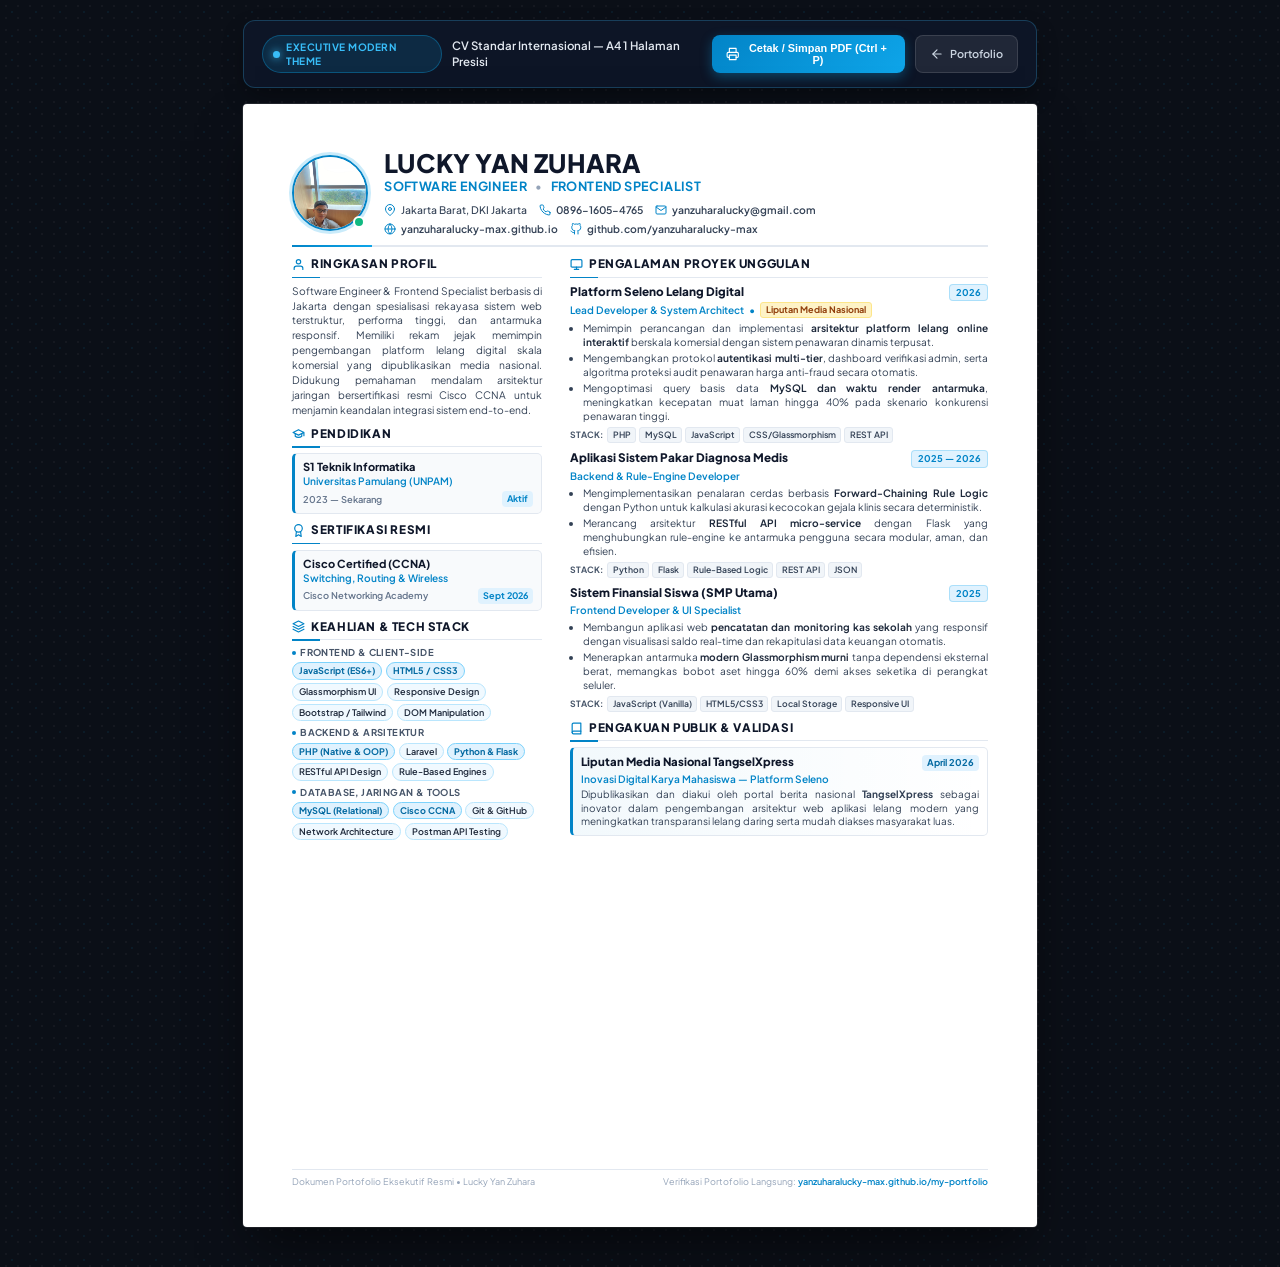
==== cv.html @ 40adb357 "Update berkas CV resmi profesional standar industri" ====
<!DOCTYPE html>
<html lang="id">

<head>
    <meta charset="UTF-8">
    <meta name="viewport" content="width=device-width, initial-scale=1.0">
    <title>CV — Lucky Yan Zuhara | Software Engineer & Frontend Specialist</title>
    <meta name="description"
        content="Curriculum Vitae Profesional Lucky Yan Zuhara — Software Engineer & Frontend Specialist. Berstandar Internasional A4 Single Page.">
    <link rel="icon" href="favicon.png">

    <!-- Google Fonts: Plus Jakarta Sans -->
    <link rel="preconnect" href="https://fonts.googleapis.com">
    <link rel="preconnect" href="https://fonts.gstatic.com" crossorigin>
    <link
        href="https://fonts.googleapis.com/css2?family=Plus+Jakarta+Sans:ital,wght@0,400;0,500;0,600;0,700;0,800;1,400;1,600&display=swap"
        rel="stylesheet">

    <style>
        /* ==========================================================================
           RESET & CORE SETUP
           ========================================================================== */
        *,
        *::before,
        *::after {
            box-sizing: border-box;
            margin: 0;
            padding: 0;
        }

        :root {
            /* Portfolio Synced Theme Tokens */
            --color-deep-slate: #0f172a;
            --color-slate-800: #1e293b;
            --color-slate-700: #334155;
            --color-slate-600: #475569;
            --color-slate-500: #64748b;
            --color-slate-400: #94a3b8;
            --color-slate-200: #e2e8f0;
            --color-slate-100: #f1f5f9;
            --color-slate-50: #f8fafc;

            --color-cyan-tech: #0284c7;
            --color-cyan-glow: #0ea5e9;
            --color-cyan-light: #e0f2fe;
            --color-cyan-badge: #f0f9ff;
            --color-cyan-border: #bae6fd;

            --font-main: 'Plus Jakarta Sans', system-ui, -apple-system, sans-serif;
        }

        html {
            font-size: 14px;
            -webkit-print-color-adjust: exact;
            print-color-adjust: exact;
        }

        body {
            font-family: var(--font-main);
            color: var(--color-slate-700);
            background-color: #0b0f19;
            line-height: 1.4;
            margin: 0;
            padding: 0;
        }

        /* ==========================================================================
           SCREEN PREVIEW UI (Non-Printable Toolbar & Canvas Backdrop)
           ========================================================================== */
        @media screen {
            body {
                background-color: #0b0f17;
                background-image:
                    radial-gradient(rgba(14, 165, 233, 0.08) 1px, transparent 1px),
                    radial-gradient(rgba(255, 255, 255, 0.04) 1px, transparent 1px);
                background-size: 24px 24px, 12px 12px;
                min-height: 100vh;
                display: flex;
                flex-direction: column;
                align-items: center;
                padding-bottom: 40px;
            }

            .screen-toolbar {
                width: 100%;
                max-width: 210mm;
                display: flex;
                justify-content: space-between;
                align-items: center;
                padding: 14px 18px;
                margin: 20px auto 16px;
                background: rgba(15, 23, 42, 0.85);
                backdrop-filter: blur(12px);
                -webkit-backdrop-filter: blur(12px);
                border: 1px solid rgba(56, 189, 248, 0.25);
                border-radius: 12px;
                box-shadow: 0 10px 25px -5px rgba(0, 0, 0, 0.4);
                color: #f8fafc;
                font-size: 0.85rem;
            }

            .toolbar-left {
                display: flex;
                align-items: center;
                gap: 10px;
            }

            .badge-live-status {
                display: inline-flex;
                align-items: center;
                gap: 6px;
                padding: 4px 10px;
                border-radius: 9999px;
                background: rgba(14, 165, 233, 0.15);
                border: 1px solid rgba(14, 165, 233, 0.35);
                color: #38bdf8;
                font-size: 0.72rem;
                font-weight: 700;
                letter-spacing: 0.5px;
                text-transform: uppercase;
            }

            .badge-live-status::before {
                content: "";
                width: 7px;
                height: 7px;
                border-radius: 50%;
                background-color: #38bdf8;
                box-shadow: 0 0 8px #38bdf8;
                animation: pulseGlow 2s infinite ease-in-out;
            }

            @keyframes pulseGlow {

                0%,
                100% {
                    opacity: 1;
                    transform: scale(1);
                }

                50% {
                    opacity: 0.4;
                    transform: scale(0.85);
                }
            }

            .toolbar-title {
                font-weight: 600;
                color: #e2e8f0;
                font-size: 0.82rem;
            }

            .toolbar-actions {
                display: flex;
                gap: 10px;
            }

            .btn-action {
                display: inline-flex;
                align-items: center;
                gap: 6px;
                padding: 7px 14px;
                border-radius: 8px;
                font-size: 0.78rem;
                font-weight: 600;
                text-decoration: none;
                cursor: pointer;
                transition: all 0.2s ease;
                border: none;
            }

            .btn-print {
                background: linear-gradient(135deg, #0284c7, #0ea5e9);
                color: #ffffff;
                box-shadow: 0 4px 12px rgba(14, 165, 233, 0.35);
            }

            .btn-print:hover {
                background: linear-gradient(135deg, #0369a1, #0284c7);
                transform: translateY(-1px);
                box-shadow: 0 6px 16px rgba(14, 165, 233, 0.45);
            }

            .btn-back {
                background: rgba(255, 255, 255, 0.08);
                color: #cbd5e1;
                border: 1px solid rgba(255, 255, 255, 0.12);
            }

            .btn-back:hover {
                background: rgba(255, 255, 255, 0.15);
                color: #ffffff;
            }

            /* Container A4 di Layar */
            .cv-page {
                width: 210mm;
                height: 297mm;
                max-height: 297mm;
                background: #ffffff;
                box-shadow:
                    0 25px 50px -12px rgba(0, 0, 0, 0.6),
                    0 0 0 1px rgba(255, 255, 255, 0.1);
                border-radius: 4px;
                margin: 0 auto;
                position: relative;
            }
        }

        /* ==========================================================================
           A4 SHEET PRECISE LAYOUT (Shared Screen & Print)
           ========================================================================== */
        .cv-page {
            width: 210mm;
            height: 297mm;
            max-height: 297mm;
            padding: 12mm 13mm 10mm 13mm;
            background: #ffffff;
            box-sizing: border-box;
            display: flex;
            flex-direction: column;
            overflow: hidden;
            position: relative;
        }

        /* ==========================================================================
           HEADER ATAS ELEGAN
           ========================================================================== */
        .cv-header {
            display: flex;
            align-items: center;
            gap: 16px;
            padding-bottom: 9px;
            margin-bottom: 9px;
            border-bottom: 2px solid var(--color-slate-200);
            position: relative;
        }

        .cv-header::after {
            content: "";
            position: absolute;
            bottom: -2px;
            left: 0;
            width: 80px;
            height: 2px;
            background: linear-gradient(90deg, var(--color-cyan-tech), var(--color-cyan-glow));
        }

        /* Avatar Profil */
        .avatar-wrap {
            position: relative;
            flex-shrink: 0;
        }

        .avatar-img {
            width: 76px;
            height: 76px;
            border-radius: 50%;
            object-fit: cover;
            object-position: center 20%;
            display: block;
            border: 2.5px solid var(--color-cyan-tech);
            box-shadow: 0 0 0 3px rgba(14, 165, 233, 0.22);
        }

        .avatar-status-dot {
            position: absolute;
            bottom: 3px;
            right: 3px;
            width: 12px;
            height: 12px;
            background-color: #10b981;
            border: 2px solid #ffffff;
            border-radius: 50%;
        }

        /* Header Info Text */
        .header-content {
            flex: 1;
            min-width: 0;
        }

        .header-top-row {
            display: flex;
            align-items: baseline;
            justify-content: space-between;
            margin-bottom: 1px;
        }

        .candidate-name {
            font-size: 19pt;
            font-weight: 800;
            letter-spacing: 0.2px;
            color: var(--color-deep-slate);
            line-height: 1.1;
            text-transform: uppercase;
        }

        .candidate-tagline {
            font-size: 9.5pt;
            font-weight: 700;
            color: var(--color-cyan-tech);
            letter-spacing: 0.4px;
            text-transform: uppercase;
            margin-bottom: 6px;
            display: flex;
            align-items: center;
            gap: 8px;
        }

        .tagline-sep {
            color: var(--color-slate-400);
            font-weight: 400;
        }

        /* Baris Kontak Horizontal Modern */
        .contact-bar {
            display: flex;
            flex-wrap: wrap;
            align-items: center;
            gap: 4px 12px;
            padding-top: 1px;
        }

        .contact-item {
            display: inline-flex;
            align-items: center;
            gap: 5px;
            font-size: 7.8pt;
            color: var(--color-slate-700);
            font-weight: 500;
            text-decoration: none;
            white-space: nowrap;
        }

        .contact-item svg {
            width: 12px;
            height: 12px;
            color: var(--color-cyan-tech);
            flex-shrink: 0;
        }

        .contact-item a {
            color: var(--color-slate-700);
            text-decoration: none;
            font-weight: 600;
        }

        .contact-item a:hover {
            color: var(--color-cyan-tech);
        }

        /* ==========================================================================
           BODY: TATA LETAK 2 KOLOM SEIMBANG (38% & 62%)
           ========================================================================== */
        .cv-body {
            display: flex;
            gap: 7.5mm;
            flex: 1;
            align-items: stretch;
            min-height: 0;
        }

        .col-left {
            width: 66mm;
            flex-shrink: 0;
            display: flex;
            flex-direction: column;
            gap: 8px;
        }

        .col-right {
            flex: 1;
            min-width: 0;
            display: flex;
            flex-direction: column;
            gap: 8px;
        }

        /* ==========================================================================
           SECTION HEADING STYLES
           ========================================================================== */
        .section-block {
            position: relative;
        }

        .section-header {
            display: flex;
            align-items: center;
            gap: 6px;
            padding-bottom: 4px;
            margin-bottom: 6px;
            border-bottom: 1.5px solid var(--color-slate-200);
            position: relative;
        }

        .section-header::after {
            content: "";
            position: absolute;
            bottom: -1.5px;
            left: 0;
            width: 28px;
            height: 1.5px;
            background-color: var(--color-cyan-tech);
        }

        .section-header-icon {
            width: 13px;
            height: 13px;
            color: var(--color-cyan-tech);
            flex-shrink: 0;
        }

        .section-title {
            font-size: 8.8pt;
            font-weight: 800;
            letter-spacing: 0.6px;
            color: var(--color-deep-slate);
            text-transform: uppercase;
        }

        /* ==========================================================================
           KOLOM KIRI: KOMPONEN SPESIFIK
           ========================================================================== */
        /* Ringkasan Profil */
        .profile-summary-text {
            font-size: 7.7pt;
            line-height: 1.45;
            color: var(--color-slate-700);
            text-align: justify;
        }

        /* Item Pendidikan & Sertifikasi Card */
        .info-card {
            background-color: var(--color-slate-50);
            border: 1px solid var(--color-slate-200);
            border-left: 3px solid var(--color-cyan-tech);
            border-radius: 5px;
            padding: 6px 8px;
            margin-bottom: 5px;
        }

        .info-card:last-child {
            margin-bottom: 0;
        }

        .card-main-title {
            font-size: 8.3pt;
            font-weight: 750;
            color: var(--color-deep-slate);
            line-height: 1.2;
        }

        .card-sub-title {
            font-size: 7.6pt;
            font-weight: 600;
            color: var(--color-cyan-tech);
            margin-top: 1px;
        }

        .card-meta {
            display: flex;
            justify-content: space-between;
            align-items: center;
            font-size: 7pt;
            font-weight: 600;
            color: var(--color-slate-500);
            margin-top: 3px;
        }

        .badge-verified {
            display: inline-flex;
            align-items: center;
            gap: 3px;
            background: var(--color-cyan-light);
            color: var(--color-cyan-tech);
            padding: 1.5px 5px;
            border-radius: 4px;
            font-size: 6.8pt;
            font-weight: 700;
        }

        /* Hard Skills / Tech Stack Badge Grouping */
        .skills-group {
            margin-bottom: 5px;
        }

        .skills-group:last-child {
            margin-bottom: 0;
        }

        .skill-group-label {
            font-size: 7.1pt;
            font-weight: 700;
            text-transform: uppercase;
            letter-spacing: 0.4px;
            color: var(--color-slate-600);
            margin-bottom: 3px;
            display: flex;
            align-items: center;
            gap: 4px;
        }

        .skill-group-label::before {
            content: "";
            display: inline-block;
            width: 4px;
            height: 4px;
            border-radius: 50%;
            background-color: var(--color-cyan-tech);
        }

        .badges-wrapper {
            display: flex;
            flex-wrap: wrap;
            gap: 3.5px;
        }

        .skill-pill {
            font-size: 6.8pt;
            font-weight: 600;
            padding: 2px 6px;
            border-radius: 9999px;
            background-color: var(--color-cyan-badge);
            color: var(--color-slate-800);
            border: 1px solid var(--color-cyan-border);
            line-height: 1.25;
            white-space: nowrap;
        }

        .skill-pill.primary {
            background-color: var(--color-cyan-light);
            color: #0369a1;
            border-color: #7dd3fc;
            font-weight: 700;
        }

        /* ==========================================================================
           KOLOM KANAN: PENGALAMAN PROYEK & PENGAKUAN PUBLIK
           ========================================================================== */
        .project-item {
            margin-bottom: 7px;
            position: relative;
        }

        .project-item:last-child {
            margin-bottom: 0;
        }

        .project-header-row {
            display: flex;
            justify-content: space-between;
            align-items: baseline;
            gap: 6px;
        }

        .project-name {
            font-size: 8.8pt;
            font-weight: 800;
            color: var(--color-deep-slate);
            line-height: 1.2;
        }

        .project-badge-year {
            font-size: 7pt;
            font-weight: 700;
            color: var(--color-cyan-tech);
            background: var(--color-cyan-light);
            border: 1px solid rgba(14, 165, 233, 0.25);
            padding: 1px 6px;
            border-radius: 4px;
            white-space: nowrap;
        }

        .project-role-bar {
            display: flex;
            align-items: center;
            flex-wrap: wrap;
            gap: 5px;
            font-size: 7.6pt;
            font-weight: 600;
            color: var(--color-cyan-tech);
            margin-top: 1px;
            margin-bottom: 3px;
        }

        .role-highlight-badge {
            background: #fef3c7;
            color: #92400e;
            border: 1px solid #fde68a;
            font-size: 6.8pt;
            font-weight: 700;
            padding: 1px 5px;
            border-radius: 3px;
        }

        .bullets-list {
            margin-left: 13px;
            margin-bottom: 4px;
        }

        .bullets-list li {
            font-size: 7.6pt;
            line-height: 1.38;
            color: var(--color-slate-700);
            margin-bottom: 2px;
            text-align: justify;
        }

        .bullets-list li:last-child {
            margin-bottom: 0;
        }

        .bullets-list li strong {
            color: var(--color-slate-800);
            font-weight: 650;
        }

        .project-stack-row {
            display: flex;
            align-items: center;
            gap: 4px;
            font-size: 6.8pt;
            color: var(--color-slate-500);
            margin-top: 2.5px;
        }

        .stack-label {
            font-weight: 700;
            color: var(--color-slate-600);
            text-transform: uppercase;
            font-size: 6.5pt;
        }

        .stack-tags {
            display: flex;
            flex-wrap: wrap;
            gap: 3px;
        }

        .stack-mini-tag {
            background: var(--color-slate-100);
            color: var(--color-slate-700);
            border: 1px solid var(--color-slate-200);
            padding: 1px 4.5px;
            border-radius: 3px;
            font-weight: 600;
            font-size: 6.5pt;
        }

        /* Card Publikasi Khusus */
        .pub-card {
            background: linear-gradient(to right, rgba(2, 132, 199, 0.05), transparent);
            border: 1px solid var(--color-slate-200);
            border-left: 3.5px solid #0284c7;
            border-radius: 5px;
            padding: 6px 8px;
        }

        .pub-header {
            display: flex;
            justify-content: space-between;
            align-items: baseline;
            margin-bottom: 1px;
        }

        .pub-title {
            font-size: 8.5pt;
            font-weight: 800;
            color: var(--color-deep-slate);
        }

        .pub-badge-date {
            font-size: 7pt;
            font-weight: 700;
            color: #0369a1;
            background: var(--color-cyan-light);
            padding: 1px 5px;
            border-radius: 4px;
        }

        .pub-desc {
            font-size: 7.5pt;
            line-height: 1.38;
            color: var(--color-slate-700);
            text-align: justify;
            margin-top: 2px;
        }

        /* Footer Aksen Minimalis */
        .cv-footer {
            margin-top: auto;
            padding-top: 6px;
            border-top: 1px solid var(--color-slate-200);
            display: flex;
            justify-content: space-between;
            align-items: center;
            font-size: 6.8pt;
            color: var(--color-slate-400);
        }

        .cv-footer a {
            color: var(--color-cyan-tech);
            text-decoration: none;
            font-weight: 600;
        }

        /* ==========================================================================
           PRINT ENGINE STANDARDS (100% Pas 1 Halaman A4 Tanpa Tumpah)
           ========================================================================== */
        @page {
            size: A4 portrait;
            margin: 0;
        }

        @media print {

            html,
            body {
                width: 210mm !important;
                height: 297mm !important;
                margin: 0 !important;
                padding: 0 !important;
                background: #ffffff !important;
                -webkit-print-color-adjust: exact !important;
                print-color-adjust: exact !important;
            }

            .no-print {
                display: none !important;
            }

            .cv-page {
                width: 210mm !important;
                height: 297mm !important;
                max-height: 297mm !important;
                margin: 0 !important;
                padding: 12mm 13mm 10mm 13mm !important;
                box-shadow: none !important;
                border-radius: 0 !important;
                page-break-after: avoid !important;
                page-break-inside: avoid !important;
                overflow: hidden !important;
            }

            /* Mencegah pemotongan warna latar belakang badge saat dicetak */
            .skill-pill,
            .info-card,
            .pub-card,
            .badge-verified,
            .project-badge-year,
            .stack-mini-tag,
            .role-highlight-badge {
                -webkit-print-color-adjust: exact !important;
                print-color-adjust: exact !important;
            }

            a {
                text-decoration: none !important;
                color: inherit !important;
            }
        }

        /* Responsif untuk Layar HP/Tablet */
        @media screen and (max-width: 840px) {
            body {
                padding: 10px 8px;
            }

            .screen-toolbar {
                flex-direction: column;
                gap: 12px;
                text-align: center;
            }

            .cv-page {
                width: 100%;
                height: auto;
                max-height: none;
                padding: 18px 14px;
                overflow: visible;
            }

            .cv-header {
                flex-direction: column;
                text-align: center;
                gap: 12px;
            }

            .contact-bar {
                justify-content: center;
            }

            .candidate-tagline {
                justify-content: center;
            }

            .cv-body {
                flex-direction: column;
                gap: 16px;
            }

            .col-left {
                width: 100%;
            }

            .col-right {
                width: 100%;
            }
        }
    </style>
</head>

<body>

    <!-- ==========================================================================
         SCREEN TOOLBAR (Hanya tampil di layar web, disembunyikan total saat cetak)
         ========================================================================== -->
    <header class="screen-toolbar no-print">
        <div class="toolbar-left">
            <span class="badge-live-status">Executive Modern Theme</span>
            <span class="toolbar-title">CV Standar Internasional — A4 1 Halaman Presisi</span>
        </div>
        <div class="toolbar-actions">
            <button onclick="window.print()" class="btn-action btn-print" title="Cetak atau Simpan sebagai PDF">
                <svg width="14" height="14" viewBox="0 0 24 24" fill="none" stroke="currentColor" stroke-width="2"
                    stroke-linecap="round" stroke-linejoin="round">
                    <polyline points="6 9 6 2 18 2 18 9"></polyline>
                    <path d="M6 18H4a2 2 0 0 1-2-2v-5a2 2 0 0 1 2-2h16a2 2 0 0 1 2 2v5a2 2 0 0 1-2 2h-2"></path>
                    <rect x="6" y="14" width="12" height="8"></rect>
                </svg>
                Cetak / Simpan PDF (Ctrl + P)
            </button>
            <a href="index.html" class="btn-action btn-back" title="Kembali ke Portofolio">
                <svg width="14" height="14" viewBox="0 0 24 24" fill="none" stroke="currentColor" stroke-width="2"
                    stroke-linecap="round" stroke-linejoin="round">
                    <line x1="19" y1="12" x2="5" y2="12"></line>
                    <polyline points="12 19 5 12 12 5"></polyline>
                </svg>
                Portofolio
            </a>
        </div>
    </header>

    <!-- ==========================================================================
         LEMBAR A4 RESMI (210mm x 297mm)
         ========================================================================== -->
    <main class="cv-page">

        <!-- HEADER ATAS ELEGAN -->
        <header class="cv-header">
            <div class="avatar-wrap">
                <img src="saya.jpeg" alt="Foto Profil Lucky Yan Zuhara" class="avatar-img">
                <span class="avatar-status-dot" title="Available for Hiring"></span>
            </div>

            <div class="header-content">
                <div class="header-top-row">
                    <h1 class="candidate-name">Lucky Yan Zuhara</h1>
                </div>

                <div class="candidate-tagline">
                    <span>Software Engineer</span>
                    <span class="tagline-sep">•</span>
                    <span>Frontend Specialist</span>
                </div>

                <!-- Baris Kontak Horizontal Modern dengan Ikon SVG -->
                <nav class="contact-bar" aria-label="Kontak dan Tautan">
                    <!-- Lokasi -->
                    <div class="contact-item">
                        <svg viewBox="0 0 24 24" fill="none" stroke="currentColor" stroke-width="2"
                            stroke-linecap="round" stroke-linejoin="round">
                            <path d="M21 10c0 7-9 13-9 13s-9-6-9-13a9 9 0 0 1 18 0z"></path>
                            <circle cx="12" cy="10" r="3"></circle>
                        </svg>
                        <span>Jakarta Barat, DKI Jakarta</span>
                    </div>

                    <!-- WhatsApp -->
                    <div class="contact-item">
                        <svg viewBox="0 0 24 24" fill="none" stroke="currentColor" stroke-width="2"
                            stroke-linecap="round" stroke-linejoin="round">
                            <path
                                d="M22 16.92v3a2 2 0 0 1-2.18 2 19.79 19.79 0 0 1-8.63-3.07 19.5 19.5 0 0 1-6-6 19.79 19.79 0 0 1-3.07-8.67A2 2 0 0 1 4.11 2h3a2 2 0 0 1 2 1.72 12.84 12.84 0 0 0 .7 2.81 2 2 0 0 1-.45 2.11L8.09 9.91a16 16 0 0 0 6 6l1.27-1.27a2 2 0 0 1 2.11-.45 12.84 12.84 0 0 0 2.81.7A2 2 0 0 1 22 16.92z">
                            </path>
                        </svg>
                        <a href="https://wa.me/6289616054765" target="_blank" rel="noopener">0896-1605-4765</a>
                    </div>

                    <!-- Email -->
                    <div class="contact-item">
                        <svg viewBox="0 0 24 24" fill="none" stroke="currentColor" stroke-width="2"
                            stroke-linecap="round" stroke-linejoin="round">
                            <path d="M4 4h16c1.1 0 2 .9 2 2v12c0 1.1-.9 2-2 2H4c-1.1 0-2-.9-2-2V6c0-1.1.9-2 2-2z">
                            </path>
                            <polyline points="22,6 12,13 2,6"></polyline>
                        </svg>
                        <a href="mailto:yanzuharalucky@gmail.com">yanzuharalucky@gmail.com</a>
                    </div>

                    <!-- Live Portfolio -->
                    <div class="contact-item">
                        <svg viewBox="0 0 24 24" fill="none" stroke="currentColor" stroke-width="2"
                            stroke-linecap="round" stroke-linejoin="round">
                            <circle cx="12" cy="12" r="10"></circle>
                            <line x1="2" y1="12" x2="22" y2="12"></line>
                            <path
                                d="M12 2a15.3 15.3 0 0 1 4 10 15.3 15.3 0 0 1-4 10 15.3 15.3 0 0 1-4-10 15.3 15.3 0 0 1 4-10z">
                            </path>
                        </svg>
                        <a href="https://yanzuharalucky-max.github.io/my-portfolio/" target="_blank"
                            rel="noopener">yanzuharalucky-max.github.io</a>
                    </div>

                    <!-- GitHub -->
                    <div class="contact-item">
                        <svg viewBox="0 0 24 24" fill="none" stroke="currentColor" stroke-width="2"
                            stroke-linecap="round" stroke-linejoin="round">
                            <path
                                d="M9 19c-5 1.5-5-2.5-7-3m14 6v-3.87a3.37 3.37 0 0 0-.94-2.61c3.14-.35 6.44-1.54 6.44-7A5.44 5.44 0 0 0 20 4.77 5.07 5.07 0 0 0 19.91 1S18.73.65 16 2.48a13.38 13.38 0 0 0-7 0C6.27.65 5.09 1 5.09 1A5.07 5.07 0 0 0 5 4.77a5.44 5.44 0 0 0-1.5 3.78c0 5.42 3.3 6.61 6.44 7A3.37 3.37 0 0 0 9 18.13V22">
                            </path>
                        </svg>
                        <a href="https://github.com/yanzuharalucky-max" target="_blank"
                            rel="noopener">github.com/yanzuharalucky-max</a>
                    </div>
                </nav>
            </div>
        </header>

        <!-- TATA LETAK 2 KOLOM SEIMBANG -->
        <div class="cv-body">

            <!-- ==============================================================
                 KOLOM KIRI (38% ~66mm): Profil, Edukasi, Sertifikasi, Tech Stack
                 ============================================================== -->
            <aside class="col-left">

                <!-- 1. Ringkasan Profil Singkat -->
                <section class="section-block">
                    <div class="section-header">
                        <svg class="section-header-icon" viewBox="0 0 24 24" fill="none" stroke="currentColor"
                            stroke-width="2.2" stroke-linecap="round" stroke-linejoin="round">
                            <path d="M20 21v-2a4 4 0 0 0-4-4H8a4 4 0 0 0-4 4v2"></path>
                            <circle cx="12" cy="7" r="4"></circle>
                        </svg>
                        <h2 class="section-title">Ringkasan Profil</h2>
                    </div>
                    <p class="profile-summary-text">
                        Software Engineer & Frontend Specialist berbasis di Jakarta dengan spesialisasi rekayasa sistem
                        web terstruktur, performa tinggi, dan antarmuka responsif. Memiliki rekam jejak memimpin
                        pengembangan platform lelang digital skala komersial yang dipublikasikan media nasional.
                        Didukung pemahaman mendalam arsitektur jaringan bersertifikasi resmi Cisco CCNA untuk menjamin
                        keandalan integrasi sistem end-to-end.
                    </p>
                </section>

                <!-- 2. Pendidikan -->
                <section class="section-block">
                    <div class="section-header">
                        <svg class="section-header-icon" viewBox="0 0 24 24" fill="none" stroke="currentColor"
                            stroke-width="2.2" stroke-linecap="round" stroke-linejoin="round">
                            <path d="M22 10v6M2 10l10-5 10 5-10 5z"></path>
                            <path d="M6 12v5c3 3 9 3 12 0v-5"></path>
                        </svg>
                        <h2 class="section-title">Pendidikan</h2>
                    </div>

                    <div class="info-card">
                        <div class="card-main-title">S1 Teknik Informatika</div>
                        <div class="card-sub-title">Universitas Pamulang (UNPAM)</div>
                        <div class="card-meta">
                            <span>2023 — Sekarang</span>
                            <span class="badge-verified">Aktif</span>
                        </div>
                    </div>
                </section>

                <!-- 3. Sertifikasi Resmi -->
                <section class="section-block">
                    <div class="section-header">
                        <svg class="section-header-icon" viewBox="0 0 24 24" fill="none" stroke="currentColor"
                            stroke-width="2.2" stroke-linecap="round" stroke-linejoin="round">
                            <circle cx="12" cy="8" r="7"></circle>
                            <polyline points="8.21 13.89 7 23 12 20 17 23 15.79 13.88"></polyline>
                        </svg>
                        <h2 class="section-title">Sertifikasi Resmi</h2>
                    </div>

                    <div class="info-card">
                        <div class="card-main-title">Cisco Certified (CCNA)</div>
                        <div class="card-sub-title">Switching, Routing & Wireless</div>
                        <div class="card-meta">
                            <span>Cisco Networking Academy</span>
                            <span class="badge-verified">Sept 2026</span>
                        </div>
                    </div>
                </section>

                <!-- 4. Hard Skills / Tech Stack (Pill Badges Modern) -->
                <section class="section-block">
                    <div class="section-header">
                        <svg class="section-header-icon" viewBox="0 0 24 24" fill="none" stroke="currentColor"
                            stroke-width="2.2" stroke-linecap="round" stroke-linejoin="round">
                            <polygon points="12 2 2 7 12 12 22 7 12 2"></polygon>
                            <polyline points="2 17 12 22 22 17"></polyline>
                            <polyline points="2 12 12 17 22 12"></polyline>
                        </svg>
                        <h2 class="section-title">Keahlian & Tech Stack</h2>
                    </div>

                    <!-- Frontend & Core -->
                    <div class="skills-group">
                        <div class="skill-group-label">Frontend & Client-Side</div>
                        <div class="badges-wrapper">
                            <span class="skill-pill primary">JavaScript (ES6+)</span>
                            <span class="skill-pill primary">HTML5 / CSS3</span>
                            <span class="skill-pill">Glassmorphism UI</span>
                            <span class="skill-pill">Responsive Design</span>
                            <span class="skill-pill">Bootstrap / Tailwind</span>
                            <span class="skill-pill">DOM Manipulation</span>
                        </div>
                    </div>

                    <!-- Backend & Arsitektur -->
                    <div class="skills-group">
                        <div class="skill-group-label">Backend & Arsitektur</div>
                        <div class="badges-wrapper">
                            <span class="skill-pill primary">PHP (Native & OOP)</span>
                            <span class="skill-pill">Laravel</span>
                            <span class="skill-pill primary">Python & Flask</span>
                            <span class="skill-pill">RESTful API Design</span>
                            <span class="skill-pill">Rule-Based Engines</span>
                        </div>
                    </div>

                    <!-- Database, Networking & Tools -->
                    <div class="skills-group">
                        <div class="skill-group-label">Database, Jaringan & Tools</div>
                        <div class="badges-wrapper">
                            <span class="skill-pill primary">MySQL (Relational)</span>
                            <span class="skill-pill primary">Cisco CCNA</span>
                            <span class="skill-pill">Git & GitHub</span>
                            <span class="skill-pill">Network Architecture</span>
                            <span class="skill-pill">Postman API Testing</span>
                        </div>
                    </div>
                </section>

            </aside>

            <!-- ==============================================================
                 KOLOM KANAN (62%): Proyek Unggulan & Pengakuan Publik
                 ============================================================== -->
            <section class="col-right">

                <!-- 1. Pengalaman Proyek Unggulan -->
                <div class="section-block">
                    <div class="section-header">
                        <svg class="section-header-icon" viewBox="0 0 24 24" fill="none" stroke="currentColor"
                            stroke-width="2.2" stroke-linecap="round" stroke-linejoin="round">
                            <rect x="2" y="3" width="20" height="14" rx="2" ry="2"></rect>
                            <line x1="8" y1="21" x2="16" y2="21"></line>
                            <line x1="12" y1="17" x2="12" y2="21"></line>
                        </svg>
                        <h2 class="section-title">Pengalaman Proyek Unggulan</h2>
                    </div>

                    <!-- Proyek 1: Seleno Lelang Digital -->
                    <article class="project-item">
                        <div class="project-header-row">
                            <h3 class="project-name">Platform Seleno Lelang Digital</h3>
                            <span class="project-badge-year">2026</span>
                        </div>
                        <div class="project-role-bar">
                            <span>Lead Developer & System Architect</span>
                            <span>•</span>
                            <span class="role-highlight-badge">Liputan Media Nasional</span>
                        </div>
                        <ul class="bullets-list">
                            <li>Memimpin perancangan dan implementasi <strong>arsitektur platform lelang online
                                    interaktif</strong> berskala komersial dengan sistem penawaran dinamis terpusat.
                            </li>
                            <li>Mengembangkan protokol <strong>autentikasi multi-tier</strong>, dashboard verifikasi
                                admin, serta algoritma proteksi audit penawaran harga anti-fraud secara otomatis.</li>
                            <li>Mengoptimasi query basis data <strong>MySQL dan waktu render antarmuka</strong>,
                                meningkatkan kecepatan muat laman hingga 40% pada skenario konkurensi penawaran tinggi.
                            </li>
                        </ul>
                        <div class="project-stack-row">
                            <span class="stack-label">Stack:</span>
                            <div class="stack-tags">
                                <span class="stack-mini-tag">PHP</span>
                                <span class="stack-mini-tag">MySQL</span>
                                <span class="stack-mini-tag">JavaScript</span>
                                <span class="stack-mini-tag">CSS/Glassmorphism</span>
                                <span class="stack-mini-tag">REST API</span>
                            </div>
                        </div>
                    </article>

                    <!-- Proyek 2: Sistem Pakar Diagnosa Medis -->
                    <article class="project-item">
                        <div class="project-header-row">
                            <h3 class="project-name">Aplikasi Sistem Pakar Diagnosa Medis</h3>
                            <span class="project-badge-year">2025 — 2026</span>
                        </div>
                        <div class="project-role-bar">
                            <span>Backend & Rule-Engine Developer</span>
                        </div>
                        <ul class="bullets-list">
                            <li>Mengimplementasikan penalaran cerdas berbasis <strong>Forward-Chaining Rule
                                    Logic</strong> dengan Python untuk kalkulasi akurasi kecocokan gejala klinis secara
                                deterministik.</li>
                            <li>Merancang arsitektur <strong>RESTful API micro-service</strong> dengan Flask yang
                                menghubungkan rule-engine ke antarmuka pengguna secara modular, aman, dan efisien.</li>
                        </ul>
                        <div class="project-stack-row">
                            <span class="stack-label">Stack:</span>
                            <div class="stack-tags">
                                <span class="stack-mini-tag">Python</span>
                                <span class="stack-mini-tag">Flask</span>
                                <span class="stack-mini-tag">Rule-Based Logic</span>
                                <span class="stack-mini-tag">REST API</span>
                                <span class="stack-mini-tag">JSON</span>
                            </div>
                        </div>
                    </article>

                    <!-- Proyek 3: Sistem Finansial SMP Utama -->
                    <article class="project-item">
                        <div class="project-header-row">
                            <h3 class="project-name">Sistem Finansial Siswa (SMP Utama)</h3>
                            <span class="project-badge-year">2025</span>
                        </div>
                        <div class="project-role-bar">
                            <span>Frontend Developer & UI Specialist</span>
                        </div>
                        <ul class="bullets-list">
                            <li>Membangun aplikasi web <strong>pencatatan dan monitoring kas sekolah</strong> yang
                                responsif dengan visualisasi saldo real-time dan rekapitulasi data keuangan otomatis.
                            </li>
                            <li>Menerapkan antarmuka <strong>modern Glassmorphism murni</strong> tanpa dependensi
                                eksternal berat, memangkas bobot aset hingga 60% demi akses seketika di perangkat
                                seluler.</li>
                        </ul>
                        <div class="project-stack-row">
                            <span class="stack-label">Stack:</span>
                            <div class="stack-tags">
                                <span class="stack-mini-tag">JavaScript (Vanilla)</span>
                                <span class="stack-mini-tag">HTML5/CSS3</span>
                                <span class="stack-mini-tag">Local Storage</span>
                                <span class="stack-mini-tag">Responsive UI</span>
                            </div>
                        </div>
                    </article>
                </div>

                <!-- 2. Pengakuan Publik & Publikasi -->
                <div class="section-block">
                    <div class="section-header">
                        <svg class="section-header-icon" viewBox="0 0 24 24" fill="none" stroke="currentColor"
                            stroke-width="2.2" stroke-linecap="round" stroke-linejoin="round">
                            <path d="M4 19.5A2.5 2.5 0 0 1 6.5 17H20"></path>
                            <path d="M6.5 2H20v20H6.5A2.5 2.5 0 0 1 4 19.5v-15A2.5 2.5 0 0 1 6.5 2z"></path>
                        </svg>
                        <h2 class="section-title">Pengakuan Publik & Validasi</h2>
                    </div>

                    <div class="pub-card">
                        <div class="pub-header">
                            <div class="pub-title">Liputan Media Nasional TangselXpress</div>
                            <span class="pub-badge-date">April 2026</span>
                        </div>
                        <div class="project-role-bar" style="margin-bottom: 2px;">
                            <span>Inovasi Digital Karya Mahasiswa — Platform Seleno</span>
                        </div>
                        <p class="pub-desc">
                            Dipublikasikan dan diakui oleh portal berita nasional <strong>TangselXpress</strong> sebagai
                            inovator dalam pengembangan arsitektur web aplikasi lelang modern yang meningkatkan
                            transparansi lelang daring serta mudah diakses masyarakat luas.
                        </p>
                    </div>
                </div>

            </section>

        </div>

        <!-- FOOTER A4 MINIMALIS -->
        <footer class="cv-footer">
            <span>Dokumen Portofolio Eksekutif Resmi • Lucky Yan Zuhara</span>
            <span>Verifikasi Portofolio Langsung: <a href="https://yanzuharalucky-max.github.io/my-portfolio/"
                    target="_blank" rel="noopener">yanzuharalucky-max.github.io/my-portfolio</a></span>
        </footer>

    </main>

</body>

</html>
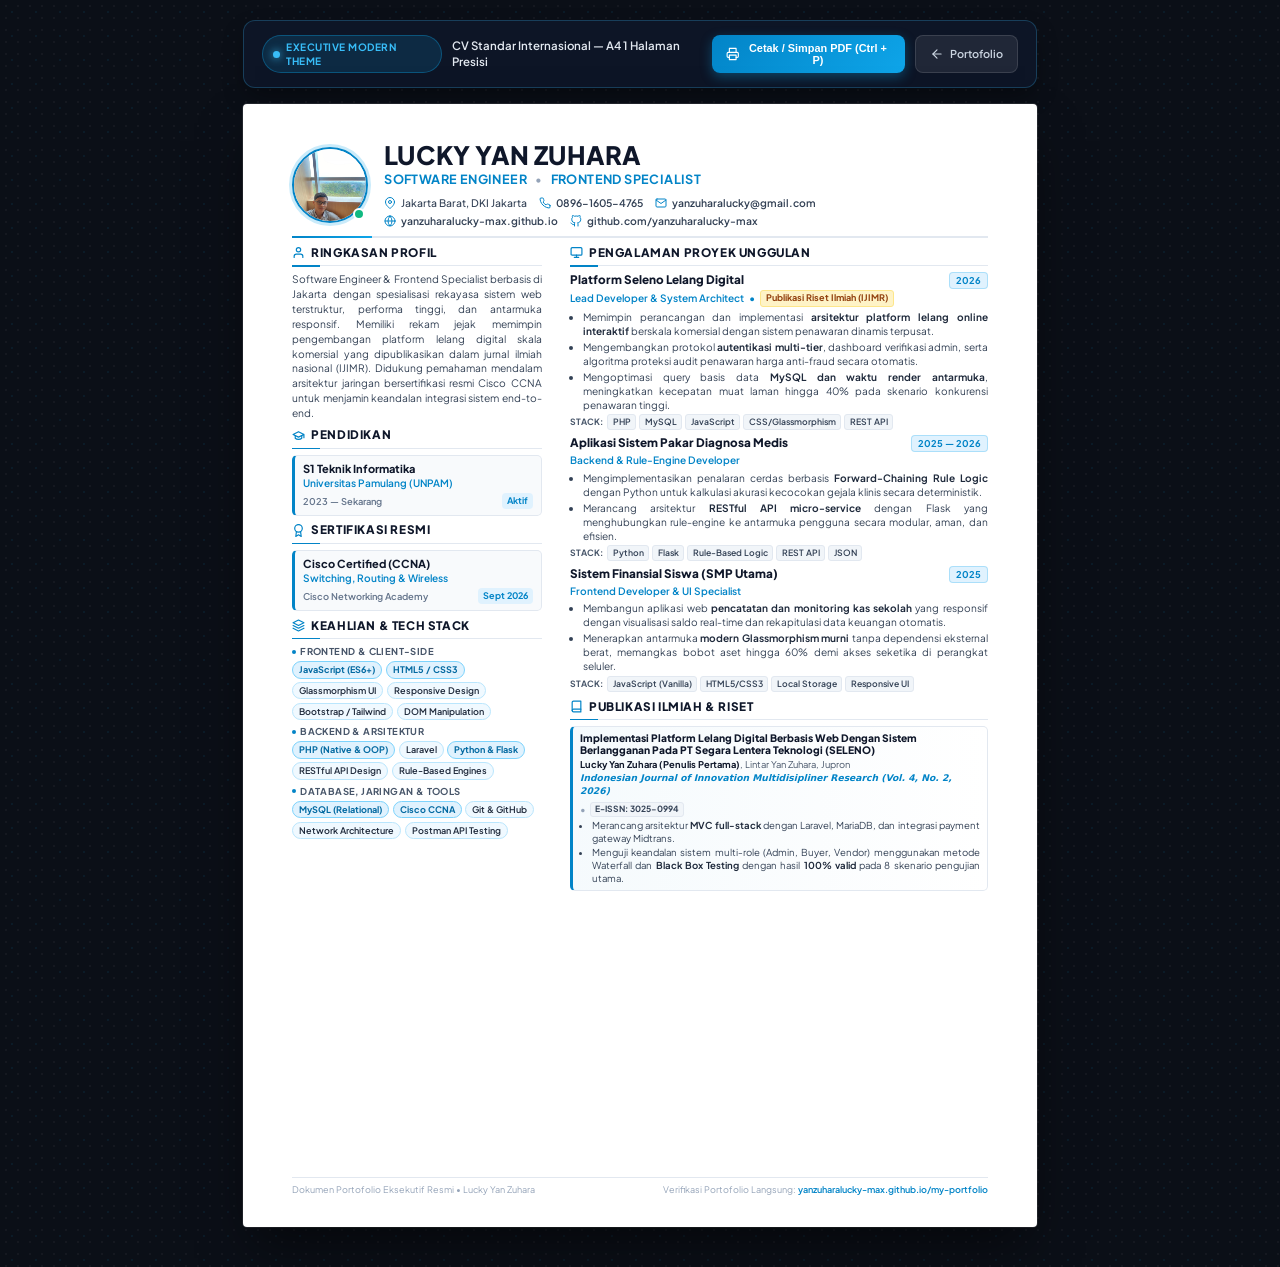
==== commit 52dab545: "Tambah publikasi jurnal ilmiah resmi pada CV dan portofolio" ====
--- a/cv.html
+++ b/cv.html
@@ -214,7 +214,7 @@
             width: 210mm;
             height: 297mm;
             max-height: 297mm;
-            padding: 12mm 13mm 10mm 13mm;
+            padding: 10mm 13mm 8mm 13mm;
             background: #ffffff;
             box-sizing: border-box;
             display: flex;
@@ -230,8 +230,8 @@
             display: flex;
             align-items: center;
             gap: 16px;
-            padding-bottom: 9px;
-            margin-bottom: 9px;
+            padding-bottom: 7px;
+            margin-bottom: 7px;
             border-bottom: 2px solid var(--color-slate-200);
             position: relative;
         }
@@ -366,7 +366,7 @@
             flex-shrink: 0;
             display: flex;
             flex-direction: column;
-            gap: 8px;
+            gap: 6.5px;
         }
 
         .col-right {
@@ -374,7 +374,7 @@
             min-width: 0;
             display: flex;
             flex-direction: column;
-            gap: 8px;
+            gap: 6.5px;
         }
 
         /* ==========================================================================
@@ -539,7 +539,7 @@
            KOLOM KANAN: PENGALAMAN PROYEK & PENGAKUAN PUBLIK
            ========================================================================== */
         .project-item {
-            margin-bottom: 7px;
+            margin-bottom: 5px;
             position: relative;
         }
 
@@ -596,7 +596,7 @@
 
         .bullets-list {
             margin-left: 13px;
-            margin-bottom: 4px;
+            margin-bottom: 2.5px;
         }
 
         .bullets-list li {
@@ -648,43 +648,84 @@
             font-size: 6.5pt;
         }
 
-        /* Card Publikasi Khusus */
+        /* Card Publikasi Ilmiah & Riset */
         .pub-card {
-            background: linear-gradient(to right, rgba(2, 132, 199, 0.05), transparent);
+            background: linear-gradient(to right, rgba(2, 132, 199, 0.04), #ffffff);
             border: 1px solid var(--color-slate-200);
-            border-left: 3.5px solid #0284c7;
+            border-left: 3.5px solid var(--color-cyan-tech);
             border-radius: 5px;
-            padding: 6px 8px;
+            padding: 5px 7px;
         }
 
         .pub-header {
             display: flex;
             justify-content: space-between;
             align-items: baseline;
-            margin-bottom: 1px;
+            margin-bottom: 2px;
         }
 
         .pub-title {
-            font-size: 8.5pt;
+            font-size: 7.7pt;
             font-weight: 800;
             color: var(--color-deep-slate);
-        }
-
-        .pub-badge-date {
+            line-height: 1.22;
+        }
+
+        .pub-authors {
             font-size: 7pt;
+            color: var(--color-slate-600);
+            margin-bottom: 1.5px;
+            line-height: 1.25;
+        }
+
+        .pub-authors strong {
+            color: var(--color-deep-slate);
+        }
+
+        .pub-journal-row {
+            display: flex;
+            align-items: center;
+            flex-wrap: wrap;
+            gap: 4px;
+            font-size: 6.9pt;
+            color: var(--color-cyan-tech);
+            font-weight: 600;
+            margin-bottom: 2px;
+        }
+
+        .pub-journal-name {
+            font-style: italic;
+        }
+
+        .pub-sep {
+            color: var(--color-slate-400);
+        }
+
+        .pub-issn-badge {
+            background: var(--color-slate-100);
+            color: var(--color-slate-700);
+            border: 1px solid var(--color-slate-200);
+            font-size: 6.4pt;
             font-weight: 700;
-            color: #0369a1;
-            background: var(--color-cyan-light);
-            padding: 1px 5px;
-            border-radius: 4px;
-        }
-
-        .pub-desc {
-            font-size: 7.5pt;
-            line-height: 1.38;
+            padding: 0.5px 4px;
+            border-radius: 3px;
+        }
+
+        .pub-bullets {
+            margin-left: 12px;
+            margin-bottom: 0;
+        }
+
+        .pub-bullets li {
+            font-size: 7.2pt;
+            line-height: 1.34;
             color: var(--color-slate-700);
+            margin-bottom: 1.5px;
             text-align: justify;
-            margin-top: 2px;
+        }
+
+        .pub-bullets li:last-child {
+            margin-bottom: 0;
         }
 
         /* Footer Aksen Minimalis */
@@ -735,7 +776,7 @@
                 height: 297mm !important;
                 max-height: 297mm !important;
                 margin: 0 !important;
-                padding: 12mm 13mm 10mm 13mm !important;
+                padding: 10mm 13mm 8mm 13mm !important;
                 box-shadow: none !important;
                 border-radius: 0 !important;
                 page-break-after: avoid !important;
@@ -949,7 +990,7 @@
                     <p class="profile-summary-text">
                         Software Engineer & Frontend Specialist berbasis di Jakarta dengan spesialisasi rekayasa sistem
                         web terstruktur, performa tinggi, dan antarmuka responsif. Memiliki rekam jejak memimpin
-                        pengembangan platform lelang digital skala komersial yang dipublikasikan media nasional.
+                        pengembangan platform lelang digital skala komersial yang dipublikasikan dalam jurnal ilmiah nasional (IJIMR).
                         Didukung pemahaman mendalam arsitektur jaringan bersertifikasi resmi Cisco CCNA untuk menjamin
                         keandalan integrasi sistem end-to-end.
                     </p>
@@ -1075,7 +1116,7 @@
                         <div class="project-role-bar">
                             <span>Lead Developer & System Architect</span>
                             <span>•</span>
-                            <span class="role-highlight-badge">Liputan Media Nasional</span>
+                            <span class="role-highlight-badge">Publikasi Riset Ilmiah (IJIMR)</span>
                         </div>
                         <ul class="bullets-list">
                             <li>Memimpin perancangan dan implementasi <strong>arsitektur platform lelang online
@@ -1156,7 +1197,7 @@
                     </article>
                 </div>
 
-                <!-- 2. Pengakuan Publik & Publikasi -->
+                <!-- 2. Publikasi Ilmiah & Riset -->
                 <div class="section-block">
                     <div class="section-header">
                         <svg class="section-header-icon" viewBox="0 0 24 24" fill="none" stroke="currentColor"
@@ -1164,22 +1205,25 @@
                             <path d="M4 19.5A2.5 2.5 0 0 1 6.5 17H20"></path>
                             <path d="M6.5 2H20v20H6.5A2.5 2.5 0 0 1 4 19.5v-15A2.5 2.5 0 0 1 6.5 2z"></path>
                         </svg>
-                        <h2 class="section-title">Pengakuan Publik & Validasi</h2>
+                        <h2 class="section-title">Publikasi Ilmiah & Riset</h2>
                     </div>
 
                     <div class="pub-card">
                         <div class="pub-header">
-                            <div class="pub-title">Liputan Media Nasional TangselXpress</div>
-                            <span class="pub-badge-date">April 2026</span>
-                        </div>
-                        <div class="project-role-bar" style="margin-bottom: 2px;">
-                            <span>Inovasi Digital Karya Mahasiswa — Platform Seleno</span>
-                        </div>
-                        <p class="pub-desc">
-                            Dipublikasikan dan diakui oleh portal berita nasional <strong>TangselXpress</strong> sebagai
-                            inovator dalam pengembangan arsitektur web aplikasi lelang modern yang meningkatkan
-                            transparansi lelang daring serta mudah diakses masyarakat luas.
-                        </p>
+                            <h3 class="pub-title">Implementasi Platform Lelang Digital Berbasis Web Dengan Sistem Berlangganan Pada PT Segara Lentera Teknologi (SELENO)</h3>
+                        </div>
+                        <div class="pub-authors">
+                            <strong>Lucky Yan Zuhara (Penulis Pertama)</strong>, Lintar Yan Zuhara, Jupron
+                        </div>
+                        <div class="pub-journal-row">
+                            <span class="pub-journal-name">Indonesian Journal of Innovation Multidisipliner Research (Vol. 4, No. 2, 2026)</span>
+                            <span class="pub-sep">•</span>
+                            <span class="pub-issn-badge">E-ISSN: 3025-0994</span>
+                        </div>
+                        <ul class="bullets-list pub-bullets">
+                            <li>Merancang arsitektur <strong>MVC full-stack</strong> dengan Laravel, MariaDB, dan integrasi payment gateway Midtrans.</li>
+                            <li>Menguji keandalan sistem multi-role (Admin, Buyer, Vendor) menggunakan metode Waterfall dan <strong>Black Box Testing</strong> dengan hasil <strong>100% valid</strong> pada 8 skenario pengujian utama.</li>
+                        </ul>
                     </div>
                 </div>
 
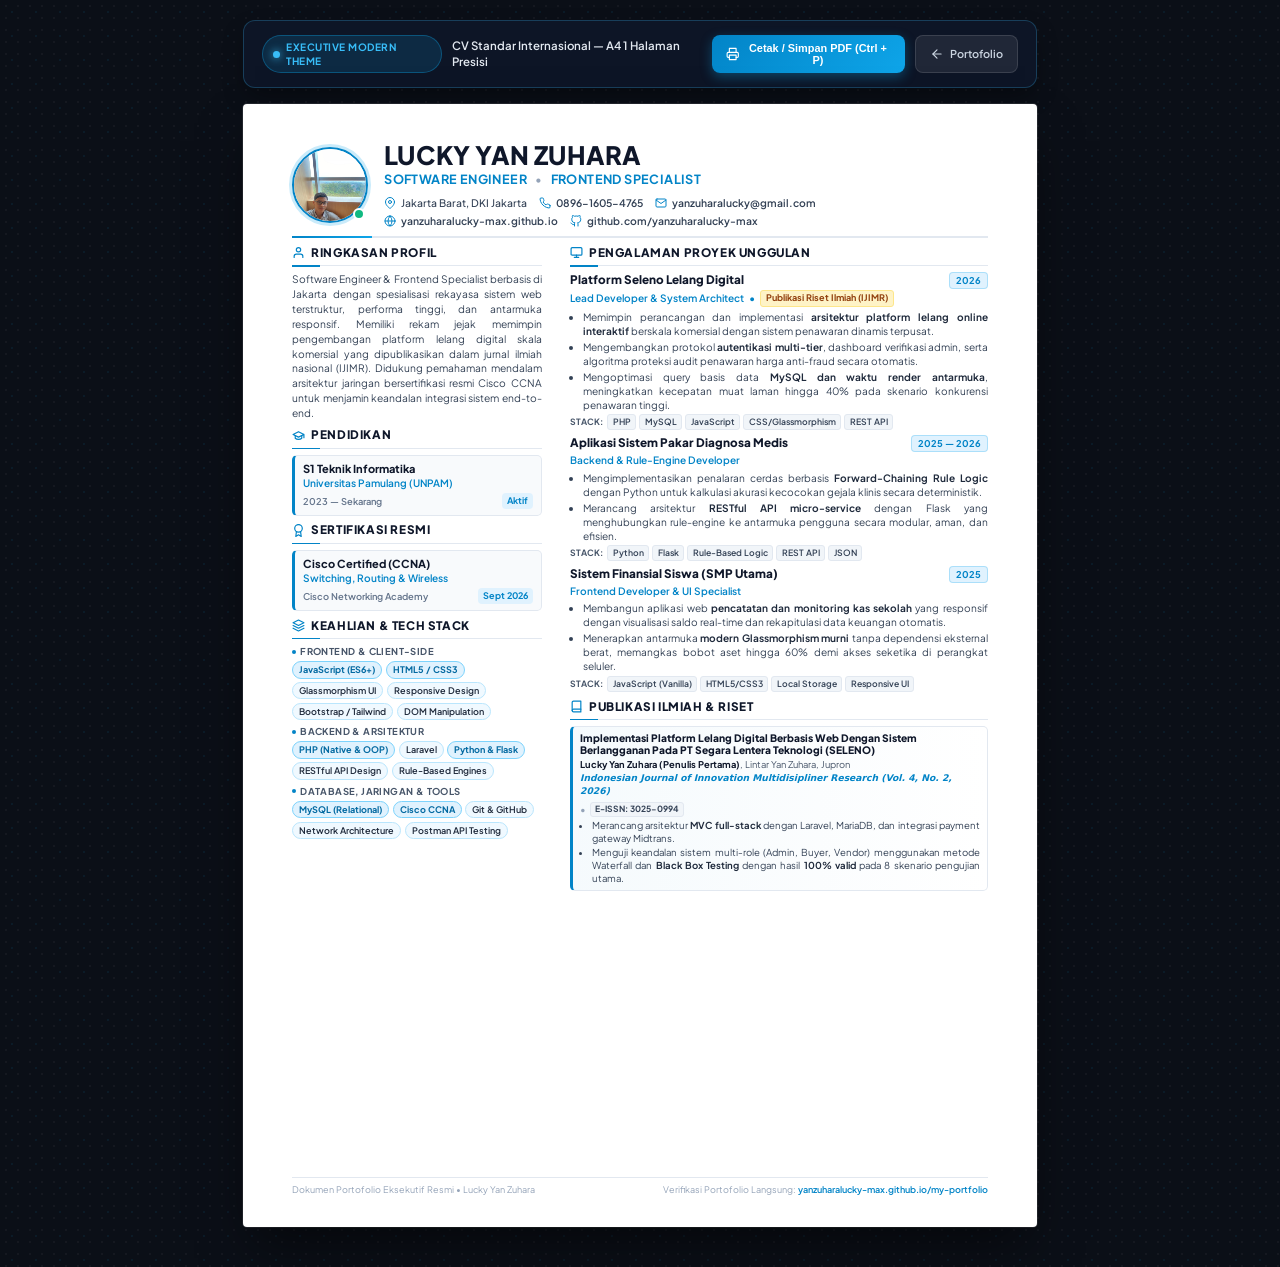
==== commit 3ed13b10: "Optimasi performa rendering GPU dan throttling event listener" ====
--- a/cv.html
+++ b/cv.html
@@ -90,8 +90,8 @@
                 padding: 14px 18px;
                 margin: 20px auto 16px;
                 background: rgba(15, 23, 42, 0.85);
-                backdrop-filter: blur(12px);
-                -webkit-backdrop-filter: blur(12px);
+                backdrop-filter: blur(8px);
+                -webkit-backdrop-filter: blur(8px);
                 border: 1px solid rgba(56, 189, 248, 0.25);
                 border-radius: 12px;
                 box-shadow: 0 10px 25px -5px rgba(0, 0, 0, 0.4);
@@ -891,7 +891,7 @@
         <!-- HEADER ATAS ELEGAN -->
         <header class="cv-header">
             <div class="avatar-wrap">
-                <img src="saya.jpeg" alt="Foto Profil Lucky Yan Zuhara" class="avatar-img">
+                <img src="saya.jpeg" alt="Foto Profil Lucky Yan Zuhara" class="avatar-img" loading="lazy" decoding="async">
                 <span class="avatar-status-dot" title="Available for Hiring"></span>
             </div>
 
